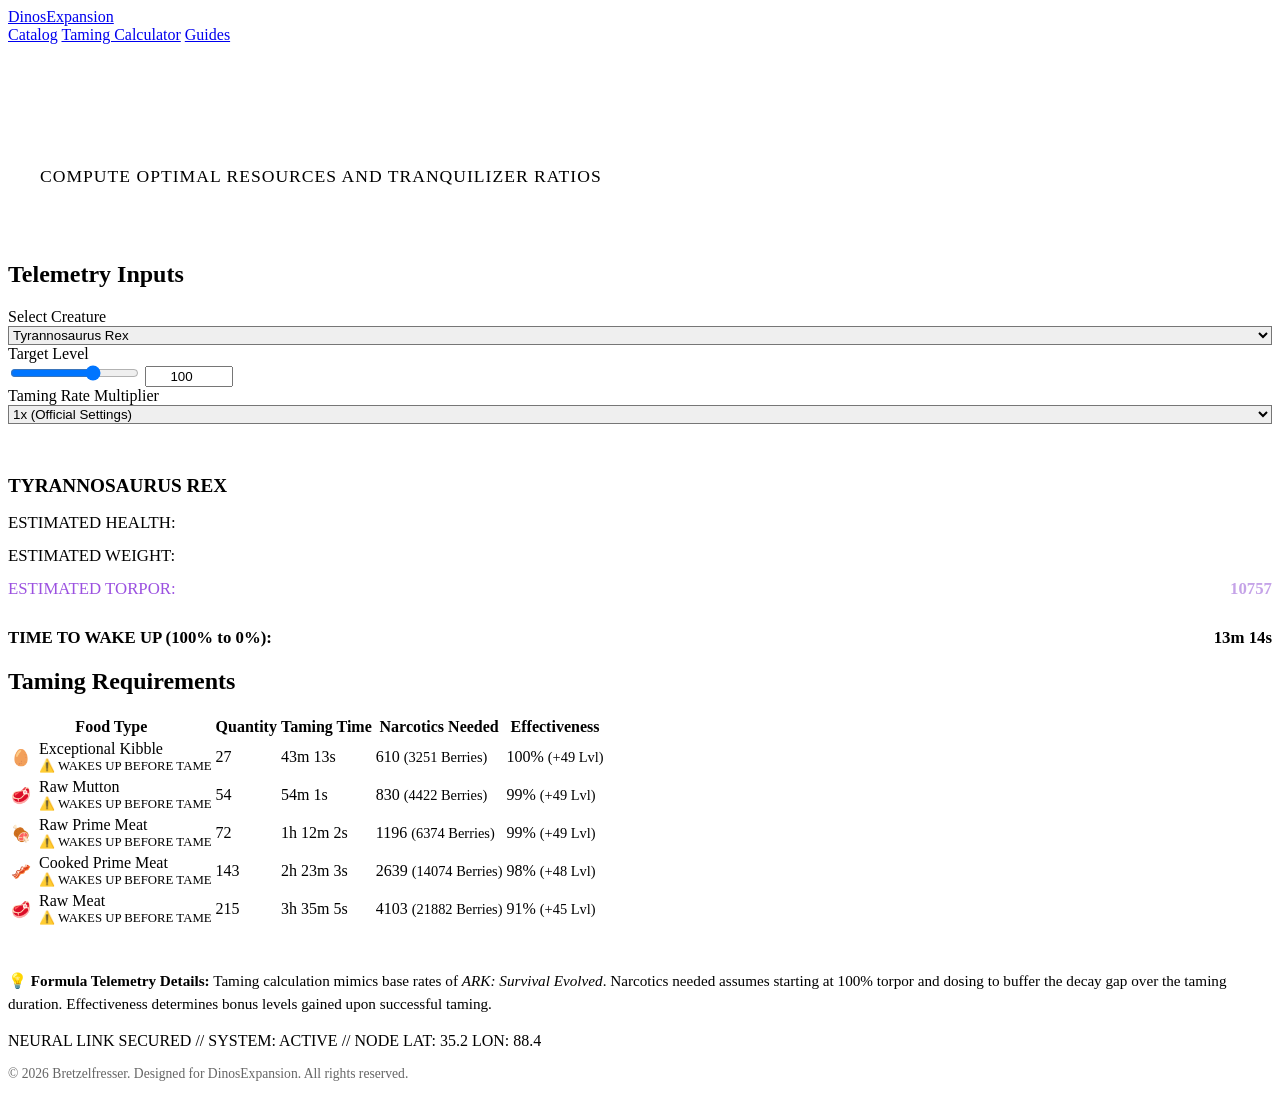
==== calculator.html @ 8e64a45b "basic structure done by gemini with antigravity" ====
<!DOCTYPE html>
<html lang="en">
<head>
  <meta charset="UTF-8">
  <meta name="viewport" content="width=device-width, initial-scale=1.0">
  <title>Taming Calculator | DinosExpansion Wiki</title>
  <meta name="description" content="Calculate required taming foods, taming times, and required narcotics based on level and taming multipliers.">
  <link rel="stylesheet" href="css/style.css">
  <link rel="icon" type="image/png" href="assets/images/trex.png">
</head>
<body>

  <!-- Header Navigation -->
  <header>
    <div class="nav-container">
      <a href="index.html" class="logo" id="header-logo">
        <span class="logo-implant"></span>
        DinosExpansion
      </a>
      <nav id="main-navigation">
        <a href="index.html" class="nav-link">Catalog</a>
        <a href="calculator.html" class="nav-link active">Taming Calculator</a>
        <a href="guides.html" class="nav-link">Guides</a>
      </nav>
    </div>
  </header>

  <!-- Main Content -->
  <main id="taming-calc-container">
    
    <!-- Page Header -->
    <section class="hud-panel" style="margin-bottom: 2rem; padding: 1.5rem 2rem;">
      <h1 style="font-family: var(--font-title); font-size: 2.2rem; color: #fff; text-shadow: 0 0 10px rgba(255,255,255,0.2); text-transform: uppercase;">Taming Calculator</h1>
      <p style="font-family: var(--font-hud); font-size: 1.1rem; color: var(--text-muted); text-transform: uppercase; letter-spacing: 1px;">Compute optimal resources and tranquilizer ratios</p>
    </section>

    <!-- Calculator Grid Layout -->
    <div class="calc-layout">

      <!-- Left Column: Input Panel -->
      <section class="hud-panel calc-settings" aria-label="Calculator Settings">
        <h2 class="hud-title">Telemetry Inputs</h2>
        
        <!-- Dino Selection -->
        <div class="form-group">
          <label for="calc-dino-select">Select Creature</label>
          <select id="calc-dino-select" class="hud-select" style="width: 100%; background-position: right 15px center;">
            <!-- Loaded dynamically from data.js -->
          </select>
        </div>

        <!-- Level Slider/Input -->
        <div class="form-group">
          <label for="calc-level-slider">Target Level</label>
          <div class="slider-group">
            <input type="range" id="calc-level-slider" min="1" max="150" value="100">
            <input type="number" id="calc-level-input" class="hud-input" style="width: 80px; text-align: center;" value="100" min="1" max="150">
          </div>
        </div>

        <!-- Server Multiplier -->
        <div class="form-group">
          <label for="calc-mult-select">Taming Rate Multiplier</label>
          <select id="calc-mult-select" class="hud-select" style="width: 100%; background-position: right 15px center;">
            <option value="1">1x (Official Settings)</option>
            <option value="2">2x (Weekend Event)</option>
            <option value="5">5x (Boosted Server)</option>
            <option value="10">10x (Ultra Boosted)</option>
          </select>
        </div>

        <!-- Dynamic Spec Output -->
        <div style="border-top: 1px solid var(--panel-border); padding-top: 1.5rem; margin-top: 0.5rem;">
          <h3 id="calc-dino-name" style="font-family: var(--font-title); font-size: 1.2rem; color: var(--color-cyan); margin-bottom: 1rem; text-transform: uppercase;">Creature</h3>
          
          <div style="display: flex; flex-direction: column; gap: 0.8rem; font-family: var(--font-hud); font-size: 1.05rem;">
            <div style="display: flex; justify-content: space-between;">
              <span style="color: var(--text-muted);">ESTIMATED HEALTH:</span>
              <span id="calc-stat-health" style="color: #fff; font-weight: 700;">-</span>
            </div>
            <div style="display: flex; justify-content: space-between;">
              <span style="color: var(--text-muted);">ESTIMATED WEIGHT:</span>
              <span id="calc-stat-weight" style="color: #fff; font-weight: 700;">-</span>
            </div>
            <div style="display: flex; justify-content: space-between;">
              <span style="color: var(--text-muted); color: #9b51e0;">ESTIMATED TORPOR:</span>
              <span id="calc-stat-torpor" style="color: #c5a3e8; font-weight: 700;">-</span>
            </div>
            <div style="display: flex; justify-content: space-between; border-top: 1px solid rgba(255,255,255,0.05); padding-top: 0.8rem; margin-top: 0.2rem;">
              <span style="color: var(--color-orange); font-weight: 600;">TIME TO WAKE UP (100% to 0%):</span>
              <span id="calc-time-wake" style="color: var(--color-orange); font-weight: 700;">-</span>
            </div>
          </div>
        </div>
      </section>

      <!-- Right Column: Output Results Table -->
      <section class="hud-panel" aria-label="Calculation Results">
        <h2 class="hud-title">Taming Requirements</h2>
        
        <div class="table-responsive">
          <table class="calc-table">
            <thead>
              <tr>
                <th>Food Type</th>
                <th>Quantity</th>
                <th>Taming Time</th>
                <th>Narcotics Needed</th>
                <th>Effectiveness</th>
              </tr>
            </thead>
            <tbody id="calc-results-body">
              <!-- Calculated dynamically from js/app.js -->
            </tbody>
          </table>
        </div>

        <p style="font-family: var(--font-hud); font-size: 0.95rem; color: var(--text-muted); margin-top: 1.5rem; line-height: 1.5; border-top: 1px solid rgba(255,255,255,0.05); padding-top: 1rem;">
          💡 <strong>Formula Telemetry Details:</strong> Taming calculation mimics base rates of <em>ARK: Survival Evolved</em>. Narcotics needed assumes starting at 100% torpor and dosing to buffer the decay gap over the taming duration. Effectiveness determines bonus levels gained upon successful taming.
        </p>
      </section>

    </div>

  </main>

  <!-- Footer -->
  <footer id="main-footer">
    <p>NEURAL LINK SECURED // SYSTEM: <span>ACTIVE</span> // NODE LAT: 35.2 LON: 88.4</p>
    <p style="font-size: 0.85rem; margin-top: 0.5rem; opacity: 0.6;">&copy; 2026 Bretzelfresser. Designed for DinosExpansion. All rights reserved.</p>
  </footer>

  <!-- Scripts -->
  <script src="js/data.js"></script>
  <script src="js/app.js"></script>
</body>
</html>
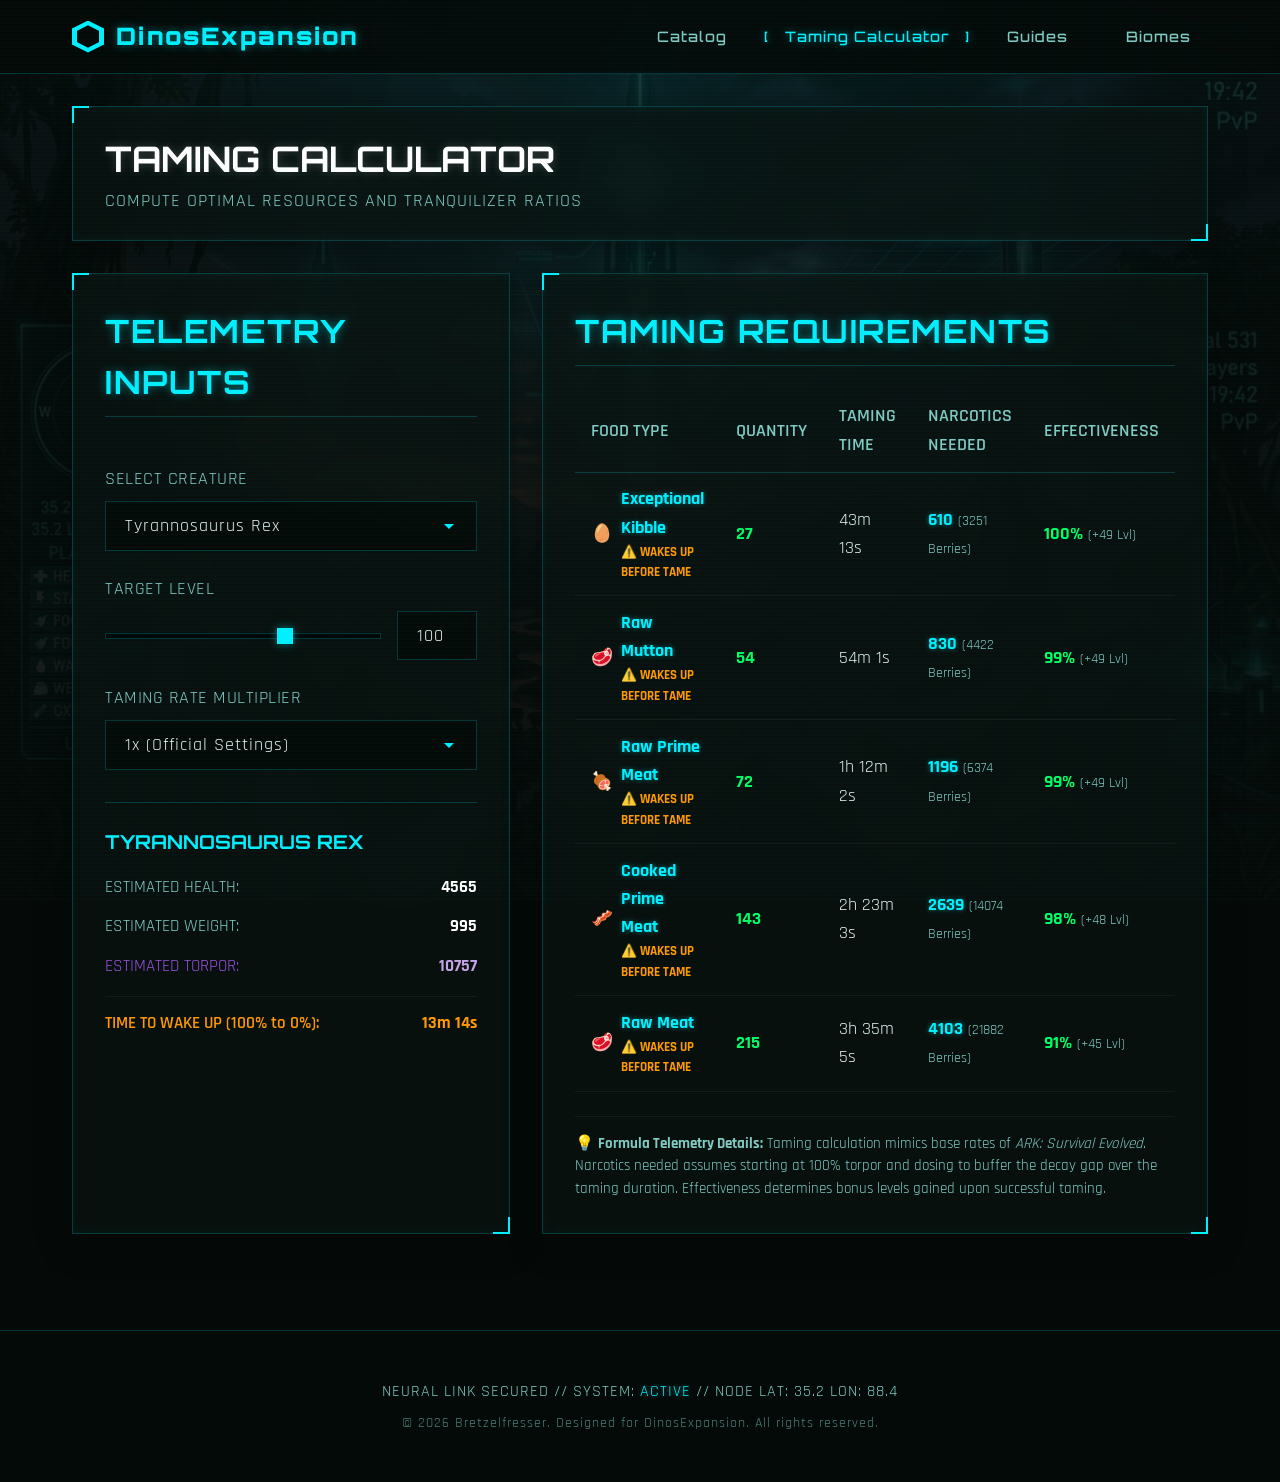
==== commit 81b76ff8: "added biomes and dimensions" ====
--- a/calculator.html
+++ b/calculator.html
@@ -21,6 +21,7 @@
         <a href="index.html" class="nav-link">Catalog</a>
         <a href="calculator.html" class="nav-link active">Taming Calculator</a>
         <a href="guides.html" class="nav-link">Guides</a>
+        <a href="biomes.html" class="nav-link">Biomes</a>
       </nav>
     </div>
   </header>
--- a/css/style.css
+++ b/css/style.css
@@ -0,0 +1,912 @@
+/* DinosExpansion Wiki TEK HUD Design System */
+@import url('https://fonts.googleapis.com/css2?family=Inter:wght@300;400;500;600;700&family=Orbitron:wght@500;700;900&family=Rajdhani:wght@500;600;700&display=swap');
+
+:root {
+  /* HSL Tailored Color Palette */
+  --bg-primary: #050a08;
+  --bg-secondary: #0a1310;
+  --panel-bg: rgba(10, 19, 16, 0.75);
+  --panel-bg-solid: #0d1a15;
+  --panel-border: rgba(0, 240, 255, 0.2);
+  --panel-border-glow: rgba(0, 240, 255, 0.4);
+  
+  --color-cyan: #00f0ff;
+  --color-cyan-glow: rgba(0, 240, 255, 0.45);
+  --color-green: #00ff66;
+  --color-green-glow: rgba(0, 255, 102, 0.45);
+  --color-orange: #ff9900;
+  --color-orange-glow: rgba(255, 153, 0, 0.45);
+  --color-red: #ff3b30;
+  --color-red-glow: rgba(255, 59, 48, 0.45);
+  
+  --text-main: #e0f2f1;
+  --text-muted: #80cbc4;
+  --text-dark: #050a08;
+  
+  --font-title: 'Orbitron', sans-serif;
+  --font-hud: 'Rajdhani', sans-serif;
+  --font-body: 'Inter', sans-serif;
+  
+  --transition-fast: 0.2s ease;
+  --transition-normal: 0.3s cubic-bezier(0.25, 0.8, 0.25, 1);
+}
+
+* {
+  box-sizing: border-box;
+  margin: 0;
+  padding: 0;
+}
+
+body {
+  background-color: var(--bg-primary);
+  background-image: 
+    radial-gradient(circle at 50% 0%, rgba(0, 240, 255, 0.08) 0%, transparent 60%),
+    linear-gradient(rgba(5, 10, 8, 0.85), rgba(5, 10, 8, 0.95)),
+    url('../assets/images/hero_bg.png');
+  background-size: 100% auto, 100% 100%, cover;
+  background-attachment: fixed;
+  background-position: top center;
+  color: var(--text-main);
+  font-family: var(--font-body);
+  min-height: 100vh;
+  line-height: 1.6;
+  overflow-x: hidden;
+  position: relative;
+}
+
+/* Scanlines and holographic effect */
+body::before {
+  content: " ";
+  display: block;
+  position: fixed;
+  top: 0;
+  left: 0;
+  bottom: 0;
+  right: 0;
+  background: linear-gradient(rgba(18, 16, 16, 0) 50%, rgba(0, 240, 255, 0.05) 50%), linear-gradient(90deg, rgba(255, 0, 0, 0.03), rgba(0, 255, 0, 0.01), rgba(0, 0, 255, 0.03));
+  z-index: 99999;
+  background-size: 100% 4px, 3px 100%;
+  pointer-events: none;
+  opacity: 0.3;
+}
+
+/* Header & Nav */
+header {
+  border-bottom: 1px solid var(--panel-border);
+  background: rgba(5, 10, 8, 0.85);
+  backdrop-filter: blur(10px);
+  position: sticky;
+  top: 0;
+  z-index: 1000;
+}
+
+.nav-container {
+  display: flex;
+  justify-content: space-between;
+  align-items: center;
+  max-width: 1200px;
+  margin: 0 auto;
+  padding: 1rem 2rem;
+}
+
+.logo {
+  display: flex;
+  align-items: center;
+  gap: 0.75rem;
+  font-family: var(--font-title);
+  font-size: 1.5rem;
+  font-weight: 900;
+  color: var(--color-cyan);
+  text-decoration: none;
+  text-shadow: 0 0 10px var(--color-cyan-glow);
+  letter-spacing: 2px;
+}
+
+.logo-implant {
+  width: 32px;
+  height: 32px;
+  background: var(--color-cyan);
+  clip-path: polygon(50% 0%, 100% 25%, 100% 75%, 50% 100%, 0% 75%, 0% 25%);
+  box-shadow: 0 0 10px var(--color-cyan-glow);
+  display: inline-block;
+  position: relative;
+  animation: pulse 3s infinite ease-in-out;
+}
+
+.logo-implant::after {
+  content: '';
+  position: absolute;
+  top: 15%;
+  left: 15%;
+  width: 70%;
+  height: 70%;
+  background: var(--bg-primary);
+  clip-path: polygon(50% 0%, 100% 25%, 100% 75%, 50% 100%, 0% 75%, 0% 25%);
+}
+
+nav {
+  display: flex;
+  gap: 1.5rem;
+}
+
+.nav-link {
+  font-family: var(--font-title);
+  color: var(--text-muted);
+  text-decoration: none;
+  font-size: 0.9rem;
+  font-weight: 500;
+  letter-spacing: 1px;
+  padding: 0.5rem 1rem;
+  border: 1px solid transparent;
+  transition: var(--transition-fast);
+  position: relative;
+}
+
+.nav-link::before {
+  content: '[';
+  color: transparent;
+  position: absolute;
+  left: 0;
+  transition: var(--transition-fast);
+}
+
+.nav-link::after {
+  content: ']';
+  color: transparent;
+  position: absolute;
+  right: 0;
+  transition: var(--transition-fast);
+}
+
+.nav-link:hover, .nav-link.active {
+  color: var(--color-cyan);
+  text-shadow: 0 0 8px var(--color-cyan-glow);
+}
+
+.nav-link:hover::before, .nav-link.active::before {
+  color: var(--color-cyan);
+  left: -5px;
+}
+
+.nav-link:hover::after, .nav-link.active::after {
+  color: var(--color-cyan);
+  right: -5px;
+}
+
+/* Main Container */
+main {
+  max-width: 1200px;
+  margin: 2rem auto;
+  padding: 0 2rem;
+  position: relative;
+  z-index: 10;
+}
+
+/* HUD Panel styling (Glassmorphism + TEK corners) */
+.hud-panel {
+  background: var(--panel-bg);
+  border: 1px solid var(--panel-border);
+  backdrop-filter: blur(12px);
+  -webkit-backdrop-filter: blur(12px);
+  padding: 2rem;
+  margin-bottom: 2rem;
+  position: relative;
+  box-shadow: 0 8px 32px 0 rgba(0, 0, 0, 0.4), inset 0 0 10px rgba(0, 240, 255, 0.05);
+}
+
+/* Corner bracket overlay for TEK HUD design */
+.hud-panel::before, .hud-panel::after {
+  content: '';
+  position: absolute;
+  width: 15px;
+  height: 15px;
+  border: 2px solid var(--color-cyan);
+  pointer-events: none;
+}
+
+.hud-panel::before {
+  top: -1px;
+  left: -1px;
+  border-right: none;
+  border-bottom: none;
+}
+
+.hud-panel::after {
+  bottom: -1px;
+  right: -1px;
+  border-left: none;
+  border-top: none;
+}
+
+.hud-title {
+  font-family: var(--font-title);
+  font-size: 2rem;
+  color: var(--color-cyan);
+  text-shadow: 0 0 10px var(--color-cyan-glow);
+  margin-bottom: 1.5rem;
+  text-transform: uppercase;
+  letter-spacing: 1.5px;
+  border-bottom: 1px solid var(--panel-border);
+  padding-bottom: 0.5rem;
+  display: flex;
+  justify-content: space-between;
+  align-items: center;
+}
+
+/* Hero Section */
+.hero {
+  text-align: center;
+  padding: 4rem 2rem;
+  background: linear-gradient(rgba(10, 19, 16, 0.5), rgba(10, 19, 16, 0.85));
+  border-radius: 0;
+  margin-bottom: 3rem;
+  border: 1px solid var(--panel-border);
+  box-shadow: 0 0 25px rgba(0, 240, 255, 0.05);
+}
+
+.hero h1 {
+  font-family: var(--font-title);
+  font-size: 3.5rem;
+  font-weight: 900;
+  color: var(--color-cyan);
+  text-shadow: 0 0 15px var(--color-cyan-glow);
+  letter-spacing: 3px;
+  text-transform: uppercase;
+  margin-bottom: 1rem;
+}
+
+.hero p {
+  font-size: 1.2rem;
+  color: var(--text-muted);
+  max-width: 600px;
+  margin: 0 auto;
+  font-family: var(--font-hud);
+  letter-spacing: 1px;
+  text-transform: uppercase;
+}
+
+/* Controls: Search and Filters */
+.controls-bar {
+  display: flex;
+  gap: 1rem;
+  flex-wrap: wrap;
+  margin-bottom: 2rem;
+}
+
+.search-wrapper {
+  flex: 1;
+  min-width: 250px;
+  position: relative;
+}
+
+.hud-input {
+  width: 100%;
+  background: rgba(5, 10, 8, 0.8);
+  border: 1px solid var(--panel-border);
+  padding: 0.8rem 1.2rem;
+  color: var(--text-main);
+  font-family: var(--font-hud);
+  font-size: 1.1rem;
+  letter-spacing: 1px;
+  outline: none;
+  transition: var(--transition-fast);
+  border-radius: 0;
+}
+
+.hud-input:focus {
+  border-color: var(--color-cyan);
+  box-shadow: 0 0 10px rgba(0, 240, 255, 0.15);
+}
+
+.filter-wrapper {
+  display: flex;
+  gap: 0.5rem;
+}
+
+.hud-select {
+  background: rgba(5, 10, 8, 0.8);
+  border: 1px solid var(--panel-border);
+  padding: 0.8rem 2.5rem 0.8rem 1.2rem;
+  color: var(--text-main);
+  font-family: var(--font-hud);
+  font-size: 1.1rem;
+  letter-spacing: 1px;
+  outline: none;
+  border-radius: 0;
+  cursor: pointer;
+  appearance: none;
+  background-image: url("data:image/svg+xml;utf8,<svg fill='%2300f0ff' height='24' viewBox='0 0 24 24' width='24' xmlns='http://www.w3.org/2000/svg'><path d='M7 10l5 5 5-5z'/><path d='M0 0h24v24H0z' fill='none'/></svg>");
+  background-repeat: no-repeat;
+  background-position: right 10px center;
+  transition: var(--transition-fast);
+}
+
+.hud-select:focus, .hud-select:hover {
+  border-color: var(--color-cyan);
+  box-shadow: 0 0 10px rgba(0, 240, 255, 0.15);
+}
+
+/* Dinosaur Grid and Cards */
+.dino-grid {
+  display: grid;
+  grid-template-columns: repeat(auto-fill, minmax(320px, 1fr));
+  gap: 2rem;
+}
+
+.dino-card {
+  background: var(--panel-bg);
+  border: 1px solid var(--panel-border);
+  padding: 0;
+  display: flex;
+  flex-direction: column;
+  position: relative;
+  transition: var(--transition-normal);
+  cursor: pointer;
+  text-decoration: none;
+  color: var(--text-main);
+  box-shadow: 0 4px 15px rgba(0, 0, 0, 0.3);
+}
+
+.dino-card::before, .dino-card::after {
+  content: '';
+  position: absolute;
+  width: 8px;
+  height: 8px;
+  border: 1.5px solid var(--color-cyan);
+  pointer-events: none;
+  opacity: 0;
+  transition: var(--transition-normal);
+}
+
+.dino-card::before { top: -1px; left: -1px; border-right: none; border-bottom: none; }
+.dino-card::after { bottom: -1px; right: -1px; border-left: none; border-top: none; }
+
+.dino-card:hover {
+  transform: translateY(-5px);
+  border-color: var(--color-cyan);
+  box-shadow: 0 8px 25px rgba(0, 240, 255, 0.15);
+}
+
+.dino-card:hover::before, .dino-card:hover::after {
+  opacity: 1;
+}
+
+.dino-image-container {
+  width: 100%;
+  height: 220px;
+  position: relative;
+  overflow: hidden;
+  border-bottom: 1px solid var(--panel-border);
+}
+
+.dino-img {
+  width: 100%;
+  height: 100%;
+  object-fit: cover;
+  transition: transform 0.5s ease;
+}
+
+.dino-card:hover .dino-img {
+  transform: scale(1.05);
+}
+
+.dino-badge {
+  position: absolute;
+  top: 10px;
+  right: 10px;
+  background: rgba(5, 10, 8, 0.85);
+  color: var(--color-cyan);
+  border: 1px solid var(--color-cyan);
+  font-family: var(--font-hud);
+  font-size: 0.8rem;
+  font-weight: 700;
+  padding: 0.2rem 0.6rem;
+  letter-spacing: 1px;
+  text-transform: uppercase;
+  text-shadow: 0 0 5px var(--color-cyan-glow);
+}
+
+.dino-badge.carnivore {
+  color: var(--color-red);
+  border-color: var(--color-red);
+  text-shadow: 0 0 5px var(--color-red-glow);
+}
+
+.dino-badge.herbivore {
+  color: var(--color-green);
+  border-color: var(--color-green);
+  text-shadow: 0 0 5px var(--color-green-glow);
+}
+
+.dino-card-content {
+  padding: 1.5rem;
+  display: flex;
+  flex-direction: column;
+  flex-grow: 1;
+}
+
+.dino-card-title {
+  font-family: var(--font-title);
+  font-size: 1.4rem;
+  margin-bottom: 0.3rem;
+  letter-spacing: 0.5px;
+  color: #fff;
+  transition: var(--transition-fast);
+}
+
+.dino-card:hover .dino-card-title {
+  color: var(--color-cyan);
+  text-shadow: 0 0 5px var(--color-cyan-glow);
+}
+
+.dino-card-tagline {
+  font-family: var(--font-hud);
+  font-size: 0.95rem;
+  color: var(--text-muted);
+  text-transform: uppercase;
+  letter-spacing: 0.5px;
+  margin-bottom: 1rem;
+}
+
+.dino-card-desc {
+  font-size: 0.9rem;
+  color: #a0b5b0;
+  margin-bottom: 1.5rem;
+  display: -webkit-box;
+  -webkit-line-clamp: 3;
+  -webkit-box-orient: vertical;
+  overflow: hidden;
+  flex-grow: 1;
+}
+
+.dino-card-meta {
+  display: flex;
+  justify-content: space-between;
+  border-top: 1px solid rgba(255,255,255,0.05);
+  padding-top: 0.8rem;
+  font-family: var(--font-hud);
+  font-size: 0.95rem;
+  color: var(--text-muted);
+}
+
+.meta-item span {
+  color: var(--color-cyan);
+  font-weight: 700;
+}
+
+/* Detail View Layout */
+.dino-detail-layout {
+  display: grid;
+  grid-template-columns: 1fr 1.2fr;
+  gap: 2rem;
+}
+
+@media (max-width: 900px) {
+  .dino-detail-layout {
+    grid-template-columns: 1fr;
+  }
+}
+
+.detail-visuals {
+  display: flex;
+  flex-direction: column;
+  gap: 1.5rem;
+}
+
+.detail-img-box {
+  border: 1px solid var(--panel-border);
+  position: relative;
+  box-shadow: 0 8px 25px rgba(0,0,0,0.5);
+  aspect-ratio: 4/3;
+  overflow: hidden;
+}
+
+.detail-img-box img {
+  width: 100%;
+  height: 100%;
+  object-fit: cover;
+}
+
+.dossier-panel {
+  line-height: 1.7;
+  font-size: 1.05rem;
+  color: #c4d7d2;
+}
+
+/* Stats HUD */
+.stats-hud {
+  display: flex;
+  flex-direction: column;
+  gap: 1rem;
+  margin-bottom: 2rem;
+}
+
+.stat-row {
+  display: grid;
+  grid-template-columns: 100px 60px 1fr;
+  align-items: center;
+  gap: 1rem;
+  font-family: var(--font-hud);
+  font-size: 1.1rem;
+  font-weight: 600;
+  letter-spacing: 0.5px;
+}
+
+.stat-label {
+  color: var(--text-muted);
+  text-transform: uppercase;
+}
+
+.stat-val {
+  color: #fff;
+  text-align: right;
+}
+
+.stat-bar-container {
+  height: 12px;
+  background: rgba(0,0,0,0.4);
+  border: 1px solid rgba(255,255,255,0.05);
+  position: relative;
+}
+
+.stat-bar-fill {
+  height: 100%;
+  width: 0%;
+  background: var(--color-cyan);
+  box-shadow: 0 0 8px var(--color-cyan-glow);
+  transition: width 1s cubic-bezier(0.1, 0.8, 0.1, 1);
+}
+
+.stat-bar-fill.health { background: var(--color-red); box-shadow: 0 0 8px var(--color-red-glow); }
+.stat-bar-fill.stamina { background: var(--color-green); box-shadow: 0 0 8px var(--color-green-glow); }
+.stat-bar-fill.torpor { background: #9b51e0; box-shadow: 0 0 8px rgba(155, 81, 224, 0.5); }
+.stat-bar-fill.weight { background: var(--color-orange); box-shadow: 0 0 8px var(--color-orange-glow); }
+
+/* Taming Tab System / Strategy */
+.tab-controls {
+  display: flex;
+  border-bottom: 1px solid var(--panel-border);
+  margin-bottom: 1.5rem;
+  gap: 0.5rem;
+}
+
+.tab-btn {
+  background: transparent;
+  border: none;
+  color: var(--text-muted);
+  font-family: var(--font-title);
+  font-size: 0.95rem;
+  padding: 0.8rem 1.5rem;
+  cursor: pointer;
+  transition: var(--transition-fast);
+  border-bottom: 2px solid transparent;
+  text-transform: uppercase;
+}
+
+.tab-btn:hover {
+  color: var(--color-cyan);
+}
+
+.tab-btn.active {
+  color: var(--color-cyan);
+  border-bottom-color: var(--color-cyan);
+  text-shadow: 0 0 5px var(--color-cyan-glow);
+}
+
+.tab-pane {
+  display: none;
+  animation: fadeIn 0.4s ease;
+}
+
+.tab-pane.active {
+  display: block;
+}
+
+.strategy-steps {
+  list-style: none;
+}
+
+.strategy-step {
+  display: flex;
+  gap: 1rem;
+  margin-bottom: 1.2rem;
+  align-items: flex-start;
+}
+
+.step-num {
+  font-family: var(--font-title);
+  background: rgba(0, 240, 255, 0.1);
+  color: var(--color-cyan);
+  border: 1px solid var(--color-cyan);
+  width: 28px;
+  height: 28px;
+  display: flex;
+  justify-content: center;
+  align-items: center;
+  font-size: 0.9rem;
+  font-weight: 700;
+  flex-shrink: 0;
+  box-shadow: 0 0 5px var(--color-cyan-glow);
+}
+
+.step-content {
+  font-size: 0.98rem;
+  color: #c4d7d2;
+}
+
+.step-content strong {
+  color: var(--color-cyan);
+}
+
+/* Food Preferences List */
+.food-list {
+  display: flex;
+  flex-direction: column;
+  gap: 0.8rem;
+}
+
+.food-row {
+  display: flex;
+  justify-content: space-between;
+  align-items: center;
+  padding: 0.75rem 1rem;
+  background: rgba(0, 0, 0, 0.3);
+  border: 1px solid rgba(255,255,255,0.05);
+}
+
+.food-info {
+  display: flex;
+  align-items: center;
+  gap: 0.8rem;
+  font-family: var(--font-hud);
+  font-size: 1.1rem;
+}
+
+.food-icon {
+  font-size: 1.4rem;
+}
+
+.food-affinity {
+  font-family: var(--font-hud);
+  color: var(--color-green);
+  font-weight: 700;
+}
+
+/* Taming Calculator Page styling */
+.calc-layout {
+  display: grid;
+  grid-template-columns: 1fr 1.5fr;
+  gap: 2rem;
+}
+
+@media (max-width: 900px) {
+  .calc-layout {
+    grid-template-columns: 1fr;
+  }
+}
+
+.calc-settings {
+  display: flex;
+  flex-direction: column;
+  gap: 1.5rem;
+}
+
+.form-group {
+  display: flex;
+  flex-direction: column;
+  gap: 0.5rem;
+}
+
+.form-group label {
+  font-family: var(--font-hud);
+  font-size: 1.1rem;
+  color: var(--text-muted);
+  text-transform: uppercase;
+  letter-spacing: 0.5px;
+}
+
+.slider-group {
+  display: flex;
+  align-items: center;
+  gap: 1rem;
+}
+
+.slider-group input[type="range"] {
+  flex: 1;
+  height: 6px;
+  background: rgba(0,0,0,0.5);
+  border: 1px solid var(--panel-border);
+  outline: none;
+  appearance: none;
+}
+
+.slider-group input[type="range"]::-webkit-slider-thumb {
+  appearance: none;
+  width: 16px;
+  height: 16px;
+  background: var(--color-cyan);
+  box-shadow: 0 0 8px var(--color-cyan-glow);
+  cursor: pointer;
+  border-radius: 0;
+}
+
+.slider-val {
+  width: 50px;
+  text-align: right;
+  font-family: var(--font-title);
+  color: var(--color-cyan);
+  font-size: 1.1rem;
+}
+
+/* Calculator Results Tables */
+.table-responsive {
+  width: 100%;
+  overflow-x: auto;
+}
+
+.calc-table {
+  width: 100%;
+  border-collapse: collapse;
+  font-family: var(--font-hud);
+  font-size: 1.1rem;
+  text-align: left;
+}
+
+.calc-table th, .calc-table td {
+  padding: 0.8rem 1rem;
+  border-bottom: 1px solid rgba(255,255,255,0.05);
+}
+
+.calc-table th {
+  color: var(--text-muted);
+  text-transform: uppercase;
+  font-weight: 600;
+  border-bottom: 1px solid var(--panel-border);
+}
+
+.calc-table tr:hover td {
+  background: rgba(0, 240, 255, 0.03);
+}
+
+.highlight-cyan {
+  color: var(--color-cyan);
+  font-weight: 700;
+  text-shadow: 0 0 5px var(--color-cyan-glow);
+}
+
+.highlight-green {
+  color: var(--color-green);
+  font-weight: 700;
+}
+
+.warning-alert {
+  background: rgba(255, 59, 48, 0.1);
+  border: 1px solid var(--color-red);
+  color: var(--color-red);
+  padding: 1rem;
+  margin-bottom: 1.5rem;
+  font-family: var(--font-hud);
+  font-size: 1.1rem;
+  letter-spacing: 0.5px;
+  display: flex;
+  align-items: center;
+  gap: 1rem;
+}
+
+.warning-alert::before {
+  content: '⚠️';
+  font-size: 1.4rem;
+}
+
+/* Guides Styles */
+.guide-card-layout {
+  display: grid;
+  grid-template-columns: repeat(auto-fit, minmax(300px, 1fr));
+  gap: 2rem;
+  margin-top: 1.5rem;
+}
+
+.guide-box {
+  background: rgba(5, 10, 8, 0.4);
+  border: 1px solid rgba(0, 240, 255, 0.1);
+  padding: 1.5rem;
+  margin-bottom: 1.5rem;
+}
+
+.guide-box h3 {
+  font-family: var(--font-title);
+  color: var(--color-cyan);
+  margin-bottom: 1rem;
+  font-size: 1.2rem;
+}
+
+.guide-box p {
+  font-size: 0.95rem;
+  color: #a0b5b0;
+  margin-bottom: 1rem;
+}
+
+.kibble-grid {
+  display: grid;
+  grid-template-columns: repeat(auto-fit, minmax(200px, 1fr));
+  gap: 1rem;
+}
+
+.kibble-item {
+  background: rgba(0, 0, 0, 0.3);
+  border: 1px solid rgba(255, 255, 255, 0.05);
+  padding: 1rem;
+  text-align: center;
+  transition: var(--transition-fast);
+}
+
+.kibble-item:hover {
+  border-color: var(--color-cyan);
+  transform: scale(1.02);
+}
+
+.kibble-egg {
+  font-size: 2.5rem;
+  margin-bottom: 0.5rem;
+}
+
+.kibble-name {
+  font-family: var(--font-title);
+  font-size: 1rem;
+  color: #fff;
+  margin-bottom: 0.3rem;
+}
+
+.kibble-tier {
+  font-family: var(--font-hud);
+  font-size: 0.85rem;
+  color: var(--text-muted);
+  text-transform: uppercase;
+}
+
+.kibble-item.exceptional { border-color: rgba(255, 153, 0, 0.3); }
+.kibble-item.exceptional:hover { border-color: var(--color-orange); }
+.kibble-item.exceptional .kibble-name { color: var(--color-orange); }
+
+.kibble-item.simple { border-color: rgba(0, 255, 102, 0.3); }
+.kibble-item.simple:hover { border-color: var(--color-green); }
+.kibble-item.simple .kibble-name { color: var(--color-green); }
+
+.kibble-item.regular { border-color: rgba(0, 240, 255, 0.3); }
+.kibble-item.regular:hover { border-color: var(--color-cyan); }
+.kibble-item.regular .kibble-name { color: var(--color-cyan); }
+
+/* Footer */
+footer {
+  text-align: center;
+  padding: 3rem 2rem;
+  border-top: 1px solid var(--panel-border);
+  background: rgba(5, 10, 8, 0.9);
+  margin-top: 4rem;
+  font-family: var(--font-hud);
+  font-size: 1rem;
+  color: var(--text-muted);
+  letter-spacing: 1px;
+}
+
+footer p span {
+  color: var(--color-cyan);
+  text-shadow: 0 0 5px var(--color-cyan-glow);
+}
+
+/* Animations */
+@keyframes pulse {
+  0%, 100% {
+    opacity: 0.8;
+    filter: drop-shadow(0 0 2px var(--color-cyan-glow));
+  }
+  50% {
+    opacity: 1;
+    filter: drop-shadow(0 0 12px var(--color-cyan));
+  }
+}
+
+@keyframes fadeIn {
+  from { opacity: 0; transform: translateY(5px); }
+  to { opacity: 1; transform: translateY(0); }
+}
